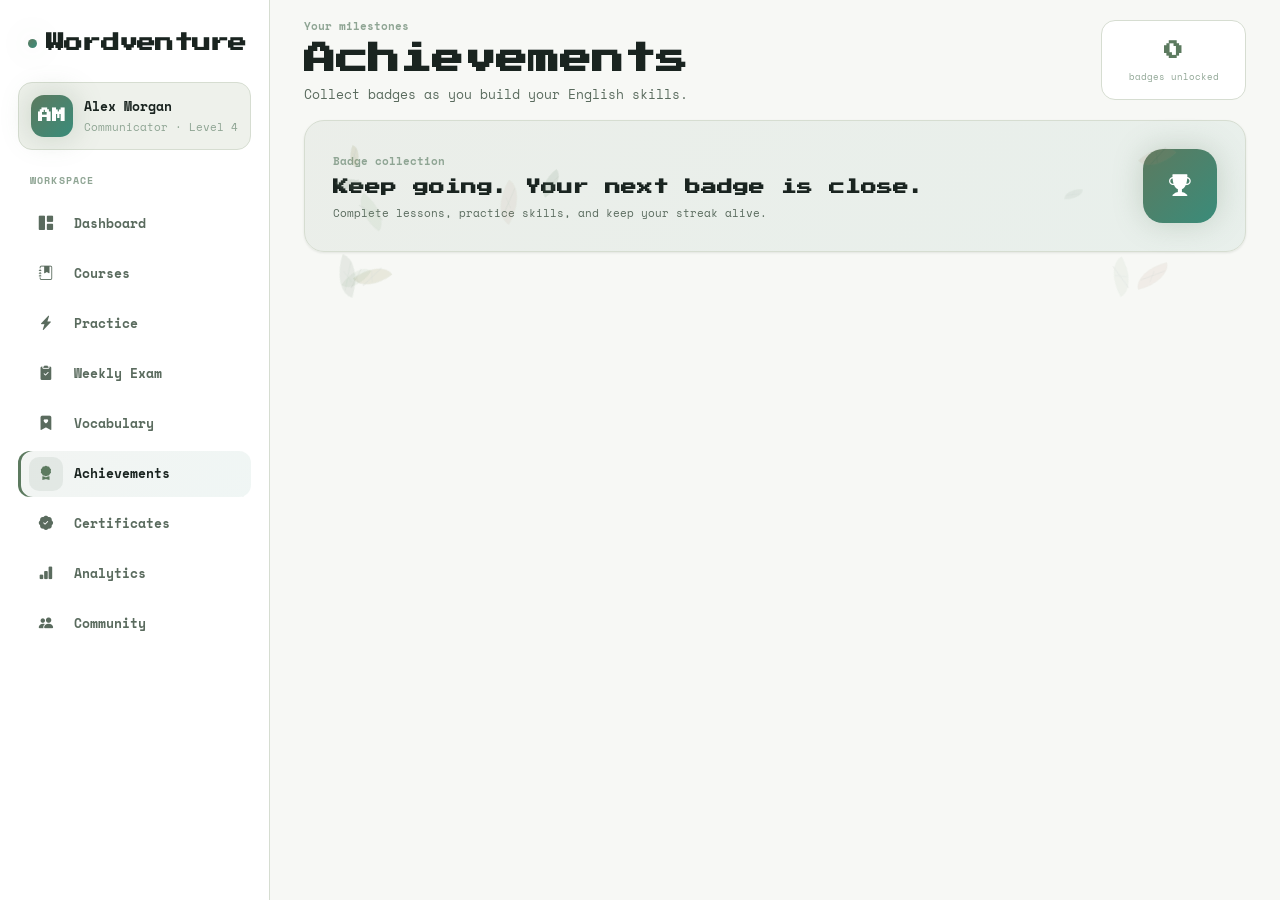
==== achievements.html @ e5c083ca "Update 28 Aug 2026" ====
<!DOCTYPE html>
<html lang="en">
<head>
<meta charset="UTF-8"><meta name="viewport" content="width=device-width, initial-scale=1.0">
<title>Achievements | Wordventure</title>
<link rel="preconnect" href="https://fonts.googleapis.com"><link rel="preconnect" href="https://fonts.gstatic.com" crossorigin>
<link href="https://fonts.googleapis.com/css2?family=Press+Start+2P&family=Space+Mono:ital,wght@0,400;0,700;1,400&display=swap" rel="stylesheet">
<link href="https://cdn.jsdelivr.net/npm/bootstrap@5.3.3/dist/css/bootstrap.min.css" rel="stylesheet"><link href="https://cdn.jsdelivr.net/npm/bootstrap-icons@1.11.3/font/bootstrap-icons.css" rel="stylesheet">
<link rel="stylesheet" href="css/global.css">
    <link rel="stylesheet" href="css/icons.css">
<link rel="stylesheet" href="css/learning.css"><link rel="stylesheet" href="css/achievements.css">
<link rel="stylesheet" href="css/feature-pages.css"><link rel="stylesheet" href="css/chatbot.css">
</head>
<body class="learning-page page-transition">
<div class="learning-shell">
<aside class="learning-sidebar">
<div class="sidebar-top"><a class="navbar-brand learning-brand" href="index.html"><span class="brand-dot"></span><span>Wordventure</span></a></div>
<div class="sidebar-user"><div class="avatar avatar-gradient">AM</div><div class="sidebar-user-copy"><strong>Alex Morgan</strong><span>Communicator · Level 4</span></div></div>
<nav class="learning-nav">
<div class="nav-label">Workspace</div>
<a href="learning.html" class="learning-nav-link"><span class="nav-icon"><i class="bi bi-grid-1x2-fill"></i></span><span>Dashboard</span></a>
<a href="courses.html" class="learning-nav-link"><span class="nav-icon"><i class="bi bi-journal-bookmark-fill"></i></span><span>Courses</span></a>
<a href="practice.html" class="learning-nav-link"><span class="nav-icon"><i class="bi bi-lightning-charge-fill"></i></span><span>Practice</span></a>
<a href="weekly-exam.html" class="learning-nav-link"><span class="nav-icon"><i class="bi bi-clipboard2-check-fill"></i></span><span>Weekly Exam</span></a>
<a href="vocabulary.html" class="learning-nav-link"><span class="nav-icon"><i class="bi bi-bookmark-heart-fill"></i></span><span>Vocabulary</span></a>
<a href="achievements.html" class="learning-nav-link active"><span class="nav-icon"><i class="bi bi-award-fill"></i></span><span>Achievements</span></a>
<a href="certificate.html" class="learning-nav-link"><span class="nav-icon"><i class="bi bi-patch-check-fill"></i></span><span>Certificates</span></a>
<a href="analytics.html" class="learning-nav-link"><span class="nav-icon"><i class="bi bi-bar-chart-fill"></i></span><span>Analytics</span></a>
<a href="community.html" class="learning-nav-link"><span class="nav-icon"><i class="bi bi-people-fill"></i></span><span>Community</span></a>
</nav>
</aside>
<main class="feature-main">
<header class="feature-topbar"><div><span class="eyebrow">Your milestones</span><h1>Achievements</h1><p>Collect badges as you build your English skills.</p></div><div class="feature-stat"><strong id="badgeCount">0</strong><span>badges unlocked</span></div></header>
<section class="achievement-hero"><div><span class="eyebrow">Badge collection</span><h2>Keep going. Your next badge is close.</h2><p id="achievementSummary">Complete lessons, practice skills, and keep your streak alive.</p></div><div class="hero-trophy"><i class="bi bi-trophy-fill"></i></div></section>
<section class="badge-grid" id="badgeGrid"></section>
</main></div>
<script src="js/main.js"></script><script src="js/achievements.js"></script><script src="js/chatbot.js"></script>
</body></html>
---- css/global.css ----
/* ============================================================
 Wordventure — global.css
 Base variables, resets, typography, utilities, dark mode
 ============================================================ */
/* ── Google Fonts are loaded in HTML ── */
/* ── CSS Custom Properties ── */
:root {
    /* ── Brand Colors ── */
    --primary: #5C7A5F;
    /* sage green core */
    --primary-light: #8FAF8A;
    /* sage mist */
    --primary-dark: #3D5440;
    /* deep forest */
    --secondary: #B5856A;
    /* dusty terracotta — earthy warm contrast */
    --accent: #D4A853;
    /* harvest gold */
    --accent-warm: #C4756A;
    /* clay rose */
    /* ── Semantic Colors ── */
    --success: var(--primary-light);
    --info: var(--secondary);
    --warning: var(--accent);
    --danger: var(--accent-warm);
    /* Semantic surface aliases used by interactive pages */
    --surface: var(--bg-card);
    --surface-muted: var(--bg-subtle);
    --border-color: var(--bg-border);
    --success-light: color-mix(in srgb, var(--success) 14%, var(--bg-card));
    --danger-light: color-mix(in srgb, var(--danger) 12%, var(--bg-card));
    --orange: var(--accent);
    --green: var(--primary-light);
    --blue: var(--secondary);
    --purple: var(--primary);
    /* ── Backgrounds ── */
    --bg: #F7F8F5;
    /* off-white with green undertone */
    --bg-card: #FFFFFF;
    --bg-subtle: #EEF1EB;
    /* sage wash */
    --bg-border: #D6DDD1;
    /* soft moss border */
    /* ── Text ── */
    --text-primary: #1A2420;
    /* deep forest ink */
    --text-secondary: #5A6B5E;
    /* muted sage */
    --text-muted: #8FA594;
    /* light sage grey */
    --text-inverse: #FFFFFF;
    /* ── Dark Mode Base ── */
    --dark-bg: #0A0F0B;
    /* near-black with green tint */
    --dark-card: #111C13;
    /* deep forest card */
    --dark-card-2: #1A2B1C;
    /* slightly lighter */
    --dark-border: #1E2E20;
    /* ── Gradients ── */
    --grad-primary: linear-gradient(135deg, #5C7A5F 0%, #3A8C7A 100%);
    /* sage → forest teal */
    --grad-hero: linear-gradient(135deg, #3D5440 0%, #5C7A5F 45%, #3A8C7A 100%);
    /* deep forest → sage → teal */
    --grad-accent: linear-gradient(135deg, #D4A853 0%, #B5856A 100%);
    /* gold → terracotta */
    --grad-card: linear-gradient(135deg, rgba(92, 122, 95, 0.08) 0%, rgba(58, 140, 122, 0.08) 100%);
    /* ── Shadows ── */
    --shadow-sm: 0 1px 3px rgba(30, 50, 35, 0.06), 0 1px 2px rgba(30, 50, 35, 0.04);
    --shadow-md: 0 4px 16px rgba(30, 50, 35, 0.08), 0 2px 6px rgba(30, 50, 35, 0.04);
    --shadow-lg: 0 10px 40px rgba(30, 50, 35, 0.12), 0 4px 12px rgba(30, 50, 35, 0.06);
    --shadow-glow: 0 0 30px rgba(92, 122, 95, 0.28);
    /* sage glow */
    --shadow-glow-c: 0 0 30px rgba(58, 140, 122, 0.22);
    /* teal glow */
    /* ── Typography ── */
    --font-heading: "Press Start 2P";
    --font-body: "Space Mono", monospace;
    /* ── Spacing ── */
    --radius-sm: 8px;
    --radius-md: 14px;
    --radius-lg: 20px;
    --radius-xl: 28px;
    --radius-pill: 999px;
    /* ── Transitions ── */
    --ease-smooth: cubic-bezier(0.4, 0, 0.2, 1);
    --ease-bounce: cubic-bezier(0.34, 1.56, 0.64, 1);
    --t-fast: 150ms var(--ease-smooth);
    --t-base: 250ms var(--ease-smooth);
    --t-slow: 400ms var(--ease-smooth);
    /* ── Z-index Scale ── */
    --z-base: 1;
    --z-card: 10;
    --z-sticky: 100;
    --z-modal: 1000;
    --z-toast: 2000;
}
/* ── Dark Mode Variables ── */
[data-theme="dark"] {
    --bg: #0A0F0B;
    --bg-card: #111C13;
    --bg-subtle: #1A2B1C;
    --bg-border: #1E2E20;
    --text-primary: #E8EDE9;
    /* warm off-white with green tint */
    --text-secondary: #8FA594;
    --text-muted: #4E6352;
    --surface: var(--bg-card);
    --surface-muted: var(--bg-subtle);
    --border-color: var(--bg-border);
    --success-light: color-mix(in srgb, var(--success) 18%, var(--bg-card));
    --danger-light: color-mix(in srgb, var(--danger) 16%, var(--bg-card));
    --shadow-sm: 0 1px 3px rgba(0, 0, 0, 0.3);
    --shadow-md: 0 4px 16px rgba(0, 0, 0, 0.4);
    --shadow-lg: 0 10px 40px rgba(0, 0, 0, 0.5);
    --shadow-glow: 0 0 40px rgba(92, 122, 95, 0.38);
}
/* ── Base Reset ── */
*, *::before, *::after {
    box-sizing: border-box;
    margin: 0;
    padding: 0;
}
html {
    scroll-behavior: smooth;
    font-size: 17.7112px;
    -webkit-text-size-adjust: 100%;
}
body {
    font-family: var(--font-body);
    background-color: var(--bg);
    color: var(--text-primary);
    line-height: 1.6;
    transition: background-color var(--t-slow), color var(--t-base);
    overflow-x: hidden;
    min-height: 100vh;
}
/* ── Typography ── */
h1, h2, h3, h4, h5, h6, em {
    font-family: var(--font-heading);
    font-weight: 700;
    line-height: 1.2;
    color: var(--text-primary);
}
h1 {
    font-size: clamp(1.7711rem, 4.16vw, 2.8798rem);
}
h2 {
    font-size: clamp(1.5007rem, 3.328vw, 2.2173rem);
}
h3 {
    font-size: clamp(1.164rem, 2.6vw, 1.663rem);
}
h4 {
    font-size: clamp(0.9978rem, 2.08vw, 1.2195rem);
}
p {
    color: var(--text-secondary);
    line-height: 1.7;
}
a {
    color: var(--primary);
    text-decoration: none;
    transition: color var(--t-fast);
}
a:hover {
    color: var(--primary-light);
}
img {
    max-width: 100%;
    height: auto;
    display: block;
}
/* ── Bootstrap Overrides ── */
.btn {
    font-family: var(--font-body);
    font-weight: 600;
    border-radius: var(--radius-pill);
    transition: all var(--t-base);
    border: none;
    cursor: pointer;
    letter-spacing: 0.01em;
}
.btn-primary {
    background: var(--grad-primary);
    color: #fff;
    box-shadow: 0 4px 15px color-mix(in srgb, var(--primary) 35%, transparent);
}
.btn-primary:hover, .btn-primary:focus {
    background: var(--grad-primary);
    transform: translateY(-2px);
    box-shadow: 0 8px 25px color-mix(in srgb, var(--primary) 45%, transparent);
    color: #fff;
}
.btn-primary:active {
    transform: translateY(0);
}
.btn-outline-primary {
    border: 2px solid var(--primary);
    color: var(--primary);
    background: transparent;
}
.btn-outline-primary:hover {
    background: var(--primary);
    color: #fff;
    transform: translateY(-2px);
}
.btn-secondary-custom {
    background: color-mix(in srgb, var(--secondary) 10%, transparent);
    color: var(--secondary);
    border: 1.5px solid color-mix(in srgb, var(--secondary) 30%, transparent);
}
.btn-secondary-custom:hover {
    background: var(--secondary);
    color: var(--dark-bg);
    transform: translateY(-2px);
}
.btn-lg {
    padding: 0.85rem 2rem;
    font-size: 1.1086rem;
}
.btn-sm {
    padding: 0.45rem 1.1rem;
    font-size: 0.9424rem;
}
/* ── Card Base ── */
.ls-card {
    background: var(--bg-card);
    border-radius: var(--radius-lg);
    border: 1px solid var(--bg-border);
    box-shadow: var(--shadow-sm);
    transition: box-shadow var(--t-base), transform var(--t-base), border-color var(--t-base);
    overflow: hidden;
}
.ls-card:hover {
    box-shadow: var(--shadow-md);
    transform: translateY(-3px);
    border-color: color-mix(in srgb, var(--primary) 20%, transparent);
}
/* ── Glass Effect ── */
.ls-glass {
    background: rgba(255, 255, 255, 0.08);
    backdrop-filter: blur(16px);
    -webkit-backdrop-filter: blur(16px);
    border: 1px solid rgba(255, 255, 255, 0.12);
}
[data-theme="dark"] .ls-glass {
    background: rgba(255, 255, 255, 0.04);
    border-color: rgba(255, 255, 255, 0.08);
}
/* ── Gradient Text ── */
.text-gradient {
    background: var(--grad-primary);
    -webkit-background-clip: text;
    -webkit-text-fill-color: transparent;
    background-clip: text;
}
.text-gradient-accent {
    background: var(--grad-accent);
    -webkit-background-clip: text;
    -webkit-text-fill-color: transparent;
    background-clip: text;
}
/* ── Badge ── */
.ls-badge {
    display: inline-flex;
    align-items: center;
    gap: 0.35rem;
    padding: 0.3rem 0.75rem;
    border-radius: var(--radius-pill);
    font-size: 0.8653rem;
    font-weight: 600;
    letter-spacing: 0.02em;
}
.ls-badge-primary {
    background: color-mix(in srgb, var(--primary) 12%, transparent);
    color: var(--primary);
    border: 1px solid color-mix(in srgb, var(--primary) 20%, transparent);
}
.ls-badge-secondary {
    background: color-mix(in srgb, var(--secondary) 12%, transparent);
    color: var(--secondary);
    border: 1px solid color-mix(in srgb, var(--secondary) 20%, transparent);
}
.ls-badge-accent {
    background: color-mix(in srgb, var(--primary-light) 12%, transparent);
    color: var(--primary-light);
    border: 1px solid color-mix(in srgb, var(--primary-light) 25%, transparent);
}
[data-theme="dark"] .ls-badge-accent {
    color: var(--accent);
}
/* ── Section Spacing ── */
.ls-section {
    padding: clamp(4rem, 8vw, 6rem) 0;
}
/* ── Divider ── */
.ls-divider {
    height: 1px;
    background: linear-gradient(90deg, transparent, var(--bg-border) 30%, var(--bg-border) 70%, transparent);
    border: none;
    margin: 0;
}
/* ── Glow Orbs (decorative) ── */
.ls-orb {
    position: absolute;
    border-radius: 50%;
    filter: blur(80px);
    pointer-events: none;
    z-index: 0;
}
.ls-orb-primary {
    background: color-mix(in srgb, var(--primary) 18%, transparent);
}
.ls-orb-secondary {
    background: color-mix(in srgb, var(--secondary) 14%, transparent);
}
.ls-orb-accent {
    background: color-mix(in srgb, var(--primary-light) 10%, transparent);
}
/* ── Scroll Reveal ── */
.reveal {
    opacity: 0;
    transform: translateY(24px);
    transition: opacity 0.6s var(--ease-smooth), transform 0.6s var(--ease-smooth);
}
.reveal.revealed {
    opacity: 1;
    transform: translateY(0);
}
.reveal-delay-1 {
    transition-delay: 0.1s;
}
.reveal-delay-2 {
    transition-delay: 0.2s;
}
.reveal-delay-3 {
    transition-delay: 0.3s;
}
.reveal-delay-4 {
    transition-delay: 0.4s;
}
/* ── Page Transition ── */
.page-transition {
    animation: pageFadeIn 0.4s var(--ease-smooth);
}
@keyframes pageFadeIn {
    from {
        opacity: 0;
        transform: translateY(8px);
    }
    to {
        opacity: 1;
        transform: translateY(0);
    }
}
/* ── Navbar ── */
#mainNav {
    background: rgba(248, 250, 252, 0.85);
    backdrop-filter: blur(20px);
    -webkit-backdrop-filter: blur(20px);
    border-bottom: 1px solid transparent;
    transition: all var(--t-base);
    padding: 1rem 0;
    z-index: var(--z-sticky);
}
[data-theme="dark"] #mainNav {
    background: rgba(8, 11, 20, 0.85);
}
#mainNav.scrolled {
    padding: 0.6rem 0;
    border-bottom-color: var(--bg-border);
    box-shadow: var(--shadow-sm);
}
.navbar-brand {
    font-family: var(--font-heading);
    font-weight: 700;
    font-size: 1.1086rem;
    color: var(--text-primary) !important;
    letter-spacing: -0.02em;
    display: flex;
    align-items: center;
    gap: 0.4rem;
}
.brand-dot {
    width: 8px;
    height: 8px;
    border-radius: 50%;
    background: var(--grad-primary);
    display: inline-block;
    flex-shrink: 0;
}
.navbar-nav .nav-link {
    font-size: 0.9978rem;
    font-weight: 500;
    color: var(--text-secondary) !important;
    padding: 0.4rem 0.75rem !important;
    border-radius: var(--radius-sm);
    transition: all var(--t-fast);
    position: relative;
}
.navbar-nav .nav-link:hover, .navbar-nav .nav-link.active {
    color: var(--text-primary) !important;
    background: var(--bg-subtle);
}
[data-theme="dark"] .navbar-nav .nav-link:hover, [data-theme="dark"] .navbar-nav .nav-link.active {
    background: var(--bg-subtle);
}
.navbar-nav .nav-link.active::after {
    content: '';
    position: absolute;
    bottom: 2px;
    left: 50%;
    transform: translateX(-50%);
    width: 16px;
    height: 2px;
    background: var(--primary);
    border-radius: 2px;
}
/* Theme toggle button */
.btn-theme {
    width: 38px;
    height: 38px;
    border-radius: 50%;
    display: flex;
    align-items: center;
    justify-content: center;
    background: var(--bg-subtle);
    border: 1px solid var(--bg-border);
    color: var(--text-secondary);
    cursor: pointer;
    transition: all var(--t-fast);
    flex-shrink: 0;
}
.btn-theme:hover {
    background: var(--primary);
    color: #fff;
    border-color: var(--primary);
    transform: rotate(20deg) scale(1.05);
}
/* Hamburger */
.navbar-toggler {
    border: none;
    background: var(--bg-subtle);
    border-radius: var(--radius-sm);
    padding: 0.45rem 0.6rem;
    color: var(--text-primary);
    transition: all var(--t-fast);
}
.navbar-toggler:focus {
    box-shadow: none;
}
.navbar-toggler:hover {
    background: var(--bg-border);
}
/* Offcanvas */
.offcanvas {
    background: var(--bg-card);
    border-right: 1px solid var(--bg-border);
    max-width: 300px;
}
.offcanvas-header {
    border-bottom: 1px solid var(--bg-border);
    padding: 1.2rem 1.5rem;
}
.offcanvas-body .nav-link {
    font-size: 1.1086rem;
    font-weight: 500;
    color: var(--text-primary);
    padding: 0.75rem 0;
    border-bottom: 1px solid var(--bg-border);
    border-radius: 0;
}
.offcanvas-body .nav-link:last-child {
    border-bottom: none;
}
.offcanvas-body .nav-link:hover {
    color: var(--primary);
}
/* ── Toast ── */
.ls-toast-container {
    position: fixed;
    bottom: 1.5rem;
    right: 1.5rem;
    z-index: var(--z-toast);
    display: flex;
    flex-direction: column;
    gap: 0.75rem;
    pointer-events: none;
}
.ls-toast {
    display: flex;
    align-items: center;
    gap: 0.75rem;
    padding: 0.85rem 1.2rem;
    background: var(--bg-card);
    border: 1px solid var(--bg-border);
    border-radius: var(--radius-md);
    box-shadow: var(--shadow-lg);
    min-width: 280px;
    max-width: 360px;
    pointer-events: all;
    animation: toastSlideIn 0.35s var(--ease-bounce);
}
.ls-toast.hiding {
    animation: toastSlideOut 0.3s var(--ease-smooth) forwards;
}
.ls-toast-icon {
    width: 36px;
    height: 36px;
    border-radius: var(--radius-sm);
    display: flex;
    align-items: center;
    justify-content: center;
    font-size: 1.1086rem;
    flex-shrink: 0;
}
.ls-toast-success .ls-toast-icon {
    background: color-mix(in srgb, var(--primary-light) 15%, transparent);
    color: var(--primary-light);
}
.ls-toast-info .ls-toast-icon {
    background: color-mix(in srgb, var(--primary) 12%, transparent);
    color: var(--primary);
}
.ls-toast-warning .ls-toast-icon {
    background: color-mix(in srgb, var(--accent) 12%, transparent);
    color: var(--accent-warm);
}
.ls-toast-content {
    flex: 1;
}
.ls-toast-title {
    font-family: var(--font-heading);
    font-size: 0.9762rem;
    font-weight: 600;
    color: var(--text-primary);
}
.ls-toast-msg {
    font-size: 0.8869rem;
    color: var(--text-secondary);
    margin-top: 2px;
}
.ls-toast-close {
    background: none;
    border: none;
    color: var(--text-muted);
    cursor: pointer;
    padding: 0.2rem;
    border-radius: 4px;
    line-height: 1;
    transition: color var(--t-fast);
}
.ls-toast-close:hover {
    color: var(--text-primary);
}
@keyframes toastSlideIn {
    from {
        transform: translateX(100%) scale(0.95);
        opacity: 0;
    }
    to {
        transform: translateX(0) scale(1);
        opacity: 1;
    }
}
@keyframes toastSlideOut {
    from {
        transform: translateX(0) scale(1);
        opacity: 1;
    }
    to {
        transform: translateX(100%) scale(0.95);
        opacity: 0;
    }
}
/* ── Progress Bar Override ── */
.progress {
    background: var(--bg-subtle);
    border-radius: var(--radius-pill);
    height: 8px;
}
.progress-bar {
    border-radius: var(--radius-pill);
    background: var(--grad-primary);
}
/* ── Pill tab / chip ── */
.ls-chip {
    display: inline-flex;
    align-items: center;
    gap: 0.3rem;
    padding: 0.3rem 0.8rem;
    border-radius: var(--radius-pill);
    font-size: 0.8869rem;
    font-weight: 500;
    background: var(--bg-subtle);
    color: var(--text-secondary);
    border: 1px solid var(--bg-border);
    transition: all var(--t-fast);
    cursor: pointer;
    white-space: nowrap;
}
.ls-chip:hover, .ls-chip.active {
    background: color-mix(in srgb, var(--primary) 10%, transparent);
    color: var(--primary);
    border-color: color-mix(in srgb, var(--primary) 25%, transparent);
}
/* ── XP Bar ── */
.xp-bar-wrap {
    background: var(--bg-subtle);
    border-radius: var(--radius-pill);
    overflow: hidden;
}
.xp-bar {
    height: 6px;
    border-radius: var(--radius-pill);
    background: var(--grad-primary);
    transition: width 1s var(--ease-smooth);
}
/* ── Utility Classes ── */
.gap-xs {
    gap: 0.35rem;
}
.gap-sm {
    gap: 0.5rem;
}
.gap-md {
    gap: 1rem;
}
.text-primary-color {
    color: var(--primary) !important;
}
.text-secondary-color {
    color: var(--secondary) !important;
}
.text-accent-color {
    color: var(--accent) !important;
}
.text-muted-color {
    color: var(--text-muted) !important;
}
.bg-card {
    background: var(--bg-card) !important;
}
.bg-subtle {
    background: var(--bg-subtle) !important;
}
.border-subtle {
    border-color: var(--bg-border) !important;
}
.rounded-ls {
    border-radius: var(--radius-lg) !important;
}
.rounded-ls-xl {
    border-radius: var(--radius-xl) !important;
}
.overflow-hidden {
    overflow: hidden;
}
/* ── Footer ── */
.ls-footer {
    background: var(--dark-bg);
    color: rgba(255, 255, 255, 0.5);
    padding: 3.5rem 0 1.5rem;
    position: relative;
    overflow: hidden;
}
[data-theme="light"] .ls-footer {
    background: var(--dark-bg);
}
.ls-footer h5, .ls-footer h6 {
    color: #fff;
}
.ls-footer a {
    color: rgba(255, 255, 255, 0.5);
    font-size: 0.9762rem;
    display: block;
    margin-bottom: 0.6rem;
    transition: color var(--t-fast);
}
.ls-footer a:hover {
    color: var(--secondary);
}
.ls-footer .footer-brand {
    font-family: var(--font-heading);
    font-size: 1.4466rem;
    font-weight: 700;
    color: #fff;
}
.ls-footer .footer-divider {
    border-top: 1px solid rgba(255, 255, 255, 0.08);
    margin: 2rem 0 1.5rem;
}
.footer-social a {
    display: inline-flex;
    align-items: center;
    justify-content: center;
    width: 36px;
    height: 36px;
    border-radius: 50%;
    background: rgba(255, 255, 255, 0.08);
    color: rgba(255, 255, 255, 0.6);
    margin-right: 0.5rem;
    font-size: 1.0533rem;
    transition: all var(--t-fast);
    margin-bottom: 0;
}
.footer-social a:hover {
    background: var(--primary);
    color: #fff;
    transform: translateY(-2px);
}
/* ── Responsive ── */
@media (max-width: 576px) {
    .ls-toast-container {
        bottom: 1rem;
        right: 1rem;
        left: 1rem;
    }
    .ls-toast {
        min-width: unset;
        max-width: 100%;
    }
}
.learning-sidebar {
    width: 270px;
    min-width: 270px;
    min-height: 100vh;
    padding: 28px 18px 20px;
    background: var(--bg-card);
    border-right: 1px solid var(--bg-border);
    display: flex;
    flex-direction: column;
    position: sticky;
    top: 0;
    z-index: 1100;
}
.sidebar-top {
    display: flex;
    align-items: center;
    justify-content: space-between;
    padding: 0 10px 24px;
}
.learning-brand {
    display: inline-flex;
    align-items: center;
    gap: 9px;
    color: var(--text-primary);
    font-family: var(--font-heading);
    font-size: 1.379rem;
    font-weight: 800;
    text-decoration: none;
    letter-spacing: -0.04em;
}
.learning-brand:hover {
    color: var(--text-primary);
}
.learning-brand .brand-dot {
    width: 9px;
    height: 9px;
    flex-shrink: 0;
    border-radius: 50%;
    background: var(--grad-primary);
    box-shadow: var(--shadow-glow);
}
.sidebar-user {
    display: flex;
    align-items: center;
    gap: 11px;
    padding: 12px;
    margin-bottom: 22px;
    background: var(--bg-subtle);
    border: 1px solid var(--bg-border);
    border-radius: var(--radius-md);
}
.sidebar-user-copy {
    min-width: 0;
    display: flex;
    flex-direction: column;
}
.sidebar-user-copy strong {
    color: var(--text-primary);
    font-size: 0.9762rem;
    font-weight: 700;
    white-space: nowrap;
    overflow: hidden;
    text-overflow: ellipsis;
}
.sidebar-user-copy span {
    margin-top: 2px;
    color: var(--text-muted);
    font-size: 0.7977rem;
}
.learning-nav {
    display: flex;
    flex-direction: column;
    gap: 4px;
}
.nav-label {
    padding: 0 12px 8px;
    color: var(--text-muted);
    font-size: 1rem;
    font-weight: 700;
    text-transform: uppercase;
    letter-spacing: .11em;
}
.learning-nav-link {
    width: 100%;
    min-height: 46px;
    display: flex;
    align-items: center;
    gap: 11px;
    padding: 0 11px;
    border: 0;
    border-radius: 12px;
    background: transparent;
    color: var(--text-secondary);
    font-family: var(--font-body);
    font-size: 1rem;
    font-weight: 600;
    text-decoration: none;
    text-align: left;
    cursor: pointer;
    transition: all var(--t-fast);
}
.learning-nav-link:hover {
    color: var(--text-primary);
    background: var(--bg-subtle);
    transform: translateX(2px);
}
.learning-nav-link.active {
    color: var(--text-primary);
    background: var(--grad-card);
    box-shadow: inset 3px 0 0 var(--primary);
}
.nav-icon {
    width: 28px;
    display: grid;
    place-items: center;
    color: var(--text-muted);
    font-size: 1.0533rem;
}
.learning-nav-link.active .nav-icon {
    color: var(--primary);
}
.learning-nav-link.nav-button {
    appearance: none;
}
.learning-sidebar-bottom {
    margin-top: auto;
    padding-top: 22px;
}
.sidebar-close {
    width: 36px;
    height: 36px;
    display: grid;
    place-items: center;
    border: 0;
    border-radius: var(--radius-sm);
    background: transparent;
    color: var(--text-secondary);
    cursor: pointer;
}
.sidebar-close:hover {
    background: var(--bg-subtle);
    color: var(--text-primary);
}
.sidebar-backdrop {
    display: none;
    position: fixed;
    inset: 0;
    background: rgba(0, 0, 0, .28);
    backdrop-filter: blur(2px);
    z-index: 1050;
}
.sidebar-backdrop.show {
    display: block;
}
@media (max-width: 991.98px) {
    .learning-sidebar {
        position: fixed;
        left: 0;
        top: 0;
        bottom: 0;
        transform: translateX(-100%);
        box-shadow: 12px 0 40px rgba(0, 0, 0, .12);
        transition: transform .25s ease;
    }
    .learning-sidebar.open {
        transform: translateX(0);
    }
    .learning-shell {
        width: 100%;
    }
}
@media (min-width: 992px) {
    .sidebar-close {
        display: none;
    }
}
/* ─────────────────────────────────────────────
 TYPOGRAPHY SYSTEM
 Matched to index.html / landing.css
 ───────────────────────────────────────────── */
html {
    font-size: 13.624px;
}
body {
    font-family: var(--font-body);
    font-size: 0.9694rem;
    line-height: 1.6;
}
h1, h2, h3, h4 {
    font-family: var(--font-heading);
}
h1 {
    font-size: clamp(1.5548rem, 3.12vw, 2.2714rem);
    line-height: 1.15;
}
h2 {
    font-size: clamp(1.2195rem, 2.288vw, 1.6089rem);
    line-height: 1.2;
}
h3 {
    font-size: clamp(0.9978rem, 1.872vw, 1.164rem);
    line-height: 1.3;
}
h4 {
    font-size: 0.9978rem;
    line-height: 1.35;
}
button, input, select, textarea {
    font-family: var(--font-body);
}
p {
    font-size: 0.9316rem;
    line-height: 1.65;
}
/* Final typography tuning */
body {
    font-size: 1.014rem;
}
h1 {
    font-size: clamp(1.755rem, 3.2vw, 2.275rem);
}
h2 {
    font-size: clamp(1.3rem, 2.4vw, 1.664rem);
}
h3 {
    font-size: clamp(1.066rem, 2vw, 1.3rem);
}
h4 {
    font-size: 0.988rem;
}
.navbar-brand {
    font-size: 1.066rem;
}
.navbar-nav .nav-link {
    font-size: 0.936rem;
}
.offcanvas-body .nav-link {
    font-size: 1.014rem;
}
button, input, select, textarea {
    font-size: 0.936rem;
}


/* ─────────────────────────────────────────────
   BOTANICAL LEAF DECORATIONS
   Per-section, viewport-positioned decorations.
   Never changes document layout.
   ───────────────────────────────────────────── */
.leaf-decoration-layer { position: fixed; inset: 0; width: 100%; height: 100%; pointer-events: none; overflow: hidden; z-index: 20; }
.leaf-decoration-layer .leaf {
    --leaf-size: 30px; --leaf-rotation: 0deg; --leaf-opacity: .16; --leaf-drift-x: 0px; --leaf-drift-y: -8px; --leaf-sway: 8deg; --leaf-scale: 1;
    position: fixed; left: 0; top: 0; display: block; width: var(--leaf-size); height: calc(var(--leaf-size) * .58);
    border-radius: 100% 0 100% 0; background: color-mix(in srgb, var(--primary) 72%, transparent); opacity: var(--leaf-opacity);
    z-index: var(--leaf-z, 20); transform: translate3d(var(--leaf-x,0px),var(--leaf-y,0px),0) rotate(var(--leaf-rotation)) scale(var(--leaf-scale));
    transform-origin: 50% 50%; box-shadow: inset 0 0 0 1px color-mix(in srgb, var(--primary-light) 35%, transparent); will-change: transform;
}
.leaf-decoration-layer .leaf::before { content:""; position:absolute; left:12%; top:48%; width:76%; height:1px; background:color-mix(in srgb,var(--primary-dark) 55%,transparent); transform:rotate(-7deg); }
.leaf-decoration-layer .leaf::after { content:""; position:absolute; left:47%; top:21%; width:1px; height:58%; background:color-mix(in srgb,var(--primary-dark) 38%,transparent); transform:rotate(35deg); }
.leaf-decoration-layer .leaf:nth-child(3n){background:color-mix(in srgb,var(--secondary) 68%,transparent)}
.leaf-decoration-layer .leaf:nth-child(4n){background:color-mix(in srgb,var(--primary-light) 78%,transparent)}
.leaf-decoration-layer .leaf:nth-child(5n){background:color-mix(in srgb,var(--accent) 48%,var(--primary) 52%)}
.leaf-decoration-layer .leaf:nth-child(2n){border-radius:0 100% 0 100%}
.leaf-decoration-layer .leaf.is-floating{animation:leafDrift var(--leaf-duration,9s) ease-in-out infinite;animation-delay:var(--leaf-delay,0s)}
@keyframes leafDrift{0%,100%{transform:translate3d(var(--leaf-x,0px),var(--leaf-y,0px),0) rotate(var(--leaf-rotation)) scale(var(--leaf-scale))}35%{transform:translate3d(calc(var(--leaf-x,0px) + var(--leaf-drift-x)*-.45),calc(var(--leaf-y,0px) + var(--leaf-drift-y)),0) rotate(calc(var(--leaf-rotation) + var(--leaf-sway))) scale(var(--leaf-scale))}70%{transform:translate3d(calc(var(--leaf-x,0px) + var(--leaf-drift-x)),calc(var(--leaf-y,0px) + var(--leaf-drift-y)*-.35),0) rotate(calc(var(--leaf-rotation) - var(--leaf-sway))) scale(var(--leaf-scale))}}
[data-theme="dark"] .leaf-decoration-layer .leaf{--leaf-opacity:.13;box-shadow:inset 0 0 0 1px color-mix(in srgb,var(--primary-light) 22%,transparent)}
@media(max-width:767.98px){.leaf-decoration-layer .leaf{--leaf-size:25px}}
@media(prefers-reduced-motion:reduce){.leaf-decoration-layer .leaf.is-floating{animation:none}}
---- css/icons.css ----
/* ============================================================
 Wordventure Icon System
 Clean + Minimal + Fun
 ============================================================ */
:root {
    --wv-icon-bg: color-mix(in srgb, var(--primary) 10%, transparent);
    --wv-icon-bg-hover: color-mix(in srgb, var(--primary) 16%, transparent);
}
/* Global icon baseline */
i[class^="bi-"], i[class*=" bi-"] {
    font-size: 1em;
    line-height: 1;
    vertical-align: -0.08em;
    -webkit-font-smoothing: antialiased;
    text-rendering: geometricPrecision;
}
/* Sidebar icons */
.learning-nav-link .nav-icon {
    width: 34px;
    height: 34px;
    flex: 0 0 34px;
    display: grid;
    place-items: center;
    color: var(--text-secondary);
    background: transparent;
    border-radius: 10px;
    transition: color var(--t-fast), background var(--t-fast), transform var(--t-fast);
}
.learning-nav-link:hover .nav-icon {
    color: var(--primary);
    background: var(--wv-icon-bg);
    transform: translateY(-1px);
}
.learning-nav-link.active .nav-icon {
    color: var(--primary);
    background: var(--wv-icon-bg);
}
/* Icon containers */
.icon-soft, .course-icon, .feature-icon, .practice-icon, .stat-icon {
    display: grid;
    place-items: center;
    color: var(--primary);
    background: var(--wv-icon-bg);
    border-radius: 12px;
}
.icon-soft {
    width: 42px;
    height: 42px;
}
.course-icon, .feature-icon, .practice-icon {
    width: 44px;
    height: 44px;
}
/* Achievement icons */
.badge-icon {
    width: 52px;
    height: 52px;
    display: grid;
    place-items: center;
    color: var(--primary);
    background: var(--wv-icon-bg);
    border-radius: 14px;
    font-size: 1.15rem;
}
.badge-card.unlocked .badge-icon {
    color: var(--text-inverse);
    background: var(--grad-primary);
}
/* Hero icons */
.hero-icon, .hero-trophy {
    display: grid;
    place-items: center;
    color: var(--primary);
    background: var(--wv-icon-bg);
    border-radius: 16px;
}
/* Buttons */
button i[class^="bi-"], button i[class*=" bi-"], a i[class^="bi-"], a i[class*=" bi-"] {
    transition: transform var(--t-fast);
}
button:hover i.bi-arrow-right, a:hover i.bi-arrow-right, button:hover i.bi-chevron-right, a:hover i.bi-chevron-right {
    transform: translateX(2px);
}
/* Utility icon buttons */
.icon-btn, .wv-chatbot-icon-btn {
    display: grid;
    place-items: center;
    border-radius: 10px;
    transition: color var(--t-fast), background var(--t-fast), transform var(--t-fast);
}
.icon-btn:hover, .wv-chatbot-icon-btn:hover {
    background: var(--wv-icon-bg);
    transform: translateY(-1px);
}
/* Small status icons */
.text-success i, .text-warning i, .text-danger i, .text-muted i {
    font-size: 0.9em;
}
/* Small playful interaction */
i.bi-trophy-fill:hover, i.bi-award-fill:hover, i.bi-stars:hover, i.bi-lightning-charge-fill:hover {
    animation: wvIconBounce 0.35s ease;
}
@keyframes wvIconBounce {
    0%, 100% {
        transform: translateY(0) rotate(0);
    }
    50% {
        transform: translateY(-2px) rotate(-4deg);
    }
}
@media (max-width: 640px) {
    .learning-nav-link .nav-icon {
        width: 32px;
        height: 32px;
        flex-basis: 32px;
    }
}
---- css/learning.css ----
/* ============================================================
 Wordventure LEARNING DASHBOARD
 ============================================================ */
.learning-page {
    min-height: 100vh;
    overflow-x: hidden;
}
.learning-shell {
    min-height: 100vh;
    display: flex;
    background: var(--bg);
}
.sidebar-top {
    display: flex;
    align-items: center;
    justify-content: space-between;
    padding: 0 10px 24px;
}
.learning-brand {
    font-size: 1.379rem;
}
.sidebar-close, .mobile-menu-btn, .topbar-icon, .panel-icon-btn {
    border: 0;
    background: transparent;
    color: var(--text-secondary);
}
.sidebar-close {
    font-size: 1.2195rem;
}
.sidebar-user {
    display: flex;
    align-items: center;
    gap: 11px;
    padding: 12px;
    margin-bottom: 22px;
    background: var(--bg-subtle);
    border: 1px solid var(--bg-border);
    border-radius: var(--radius-md);
}
.avatar {
    width: 42px;
    height: 42px;
    border-radius: 13px;
    display: grid;
    place-items: center;
    flex-shrink: 0;
    font-family: var(--font-heading);
    font-weight: 800;
    color: white;
}
.avatar-gradient {
    background: var(--grad-primary);
    box-shadow: var(--shadow-glow);
}
.sidebar-user-copy {
    min-width: 0;
    display: flex;
    flex-direction: column;
}
.sidebar-user-copy strong {
    font-size: 0.9762rem;
    white-space: nowrap;
    overflow: hidden;
    text-overflow: ellipsis;
}
.sidebar-user-copy span {
    font-size: 0.7977rem;
    color: var(--text-muted);
    margin-top: 2px;
}
.learning-nav {
    display: flex;
    flex-direction: column;
    gap: 4px;
}
.nav-label {
    font-size: 0.7652rem;
    text-transform: uppercase;
    letter-spacing: .11em;
    font-weight: 700;
    color: var(--text-muted);
    padding: 0 12px 8px;
}
.nav-label-spaced {
    margin-top: 22px;
}
.learning-nav-link {
    min-height: 46px;
    display: flex;
    align-items: center;
    gap: 11px;
    padding: 0 11px;
    border-radius: 12px;
    color: var(--text-secondary);
    text-decoration: none;
    font-size: 0.9316rem;
    font-weight: 600;
    transition: all var(--t-fast);
}
.learning-nav-link:hover {
    color: var(--text-primary);
    background: var(--bg-subtle);
    transform: translateX(2px);
}
.learning-nav-link.active {
    color: var(--text-primary);
    background: var(--grad-card);
    box-shadow: inset 3px 0 0 var(--primary);
}
.nav-icon {
    width: 28px;
    display: grid;
    place-items: center;
    font-size: 1.0533rem;
    color: var(--text-muted);
}
.learning-nav-link.active .nav-icon {
    color: var(--primary);
}
.nav-badge {
    margin-left: auto;
    min-width: 21px;
    height: 21px;
    padding: 0 5px;
    border-radius: 999px;
    display: grid;
    place-items: center;
    background: var(--primary);
    color: var(--text-inverse);
    font-size: 0.7098rem;
}
.sidebar-bottom {
    margin-top: auto;
    padding-top: 22px;
}
.sidebar-theme-row {
    display: flex;
    justify-content: space-between;
    color: var(--text-secondary);
    font-size: 0.7977rem;
    margin-bottom: 8px;
}
.sidebar-theme-row i {
    color: var(--accent-warm);
    margin-right: 4px;
}
.sidebar-theme-row strong {
    color: var(--text-primary);
}
.daily-progress-track, .lesson-progress, .skill-track {
    width: 100%;
    height: 7px;
    border-radius: 999px;
    background: var(--bg-border);
    overflow: hidden;
}
.daily-progress-track span, .lesson-progress span, .skill-track span {
    display: block;
    height: 100%;
    border-radius: inherit;
    background: var(--grad-primary);
}
.sidebar-logout {
    width: 100%;
    margin-top: 18px;
    min-height: 42px;
    border: 1px solid var(--bg-border);
    background: transparent;
    border-radius: 11px;
    color: var(--text-secondary);
    font-size: 0.8869rem;
    font-weight: 600;
    display: flex;
    align-items: center;
    justify-content: center;
    gap: 8px;
    transition: all var(--t-fast);
}
.sidebar-logout:hover {
    color: var(--text-primary);
    border-color: var(--primary);
}
.sidebar-backdrop {
    display: none;
}
.learning-main {
    min-width: 0;
    flex: 1;
    padding: 0 30px 34px;
}
.learning-topbar {
    min-height: 96px;
    display: flex;
    align-items: center;
    justify-content: space-between;
    gap: 20px;
}
.topbar-left {
    display: flex;
    align-items: center;
    gap: 10px;
}
.topbar-left h1 {
    margin: 1px 0 0;
    font-size: clamp(1.6089rem, 2.08vw, 2.1091rem);
    letter-spacing: -.04em;
}
.eyebrow {
    font-size: 0.7977rem;
    color: var(--text-muted);
    font-weight: 600;
}
.mobile-menu-btn {
    font-size: 1.5007rem;
    margin-right: 2px;
}
.topbar-actions {
    display: flex;
    align-items: center;
    gap: 9px;
}
.topbar-icon {
    width: 40px;
    height: 40px;
    border-radius: 12px;
    border: 1px solid var(--bg-border);
    background: var(--bg-card);
    position: relative;
    display: grid;
    place-items: center;
    transition: all var(--t-fast);
}
.topbar-icon:hover {
    color: var(--primary);
    border-color: var(--primary);
    transform: translateY(-1px);
}
.topbar-avatar {
    width: 40px;
    height: 40px;
    border-radius: 12px;
    font-size: 0.8207rem;
}
.notification-dot {
    position: absolute;
    right: 8px;
    top: 7px;
    width: 6px;
    height: 6px;
    border-radius: 50%;
    background: var(--accent-warm);
    border: 2px solid var(--bg-card);
}
.learning-content {
    max-width: 1450px;
    margin: 0 auto;
}
.welcome-card {
    min-height: 310px;
    border-radius: var(--radius-xl);
    padding: 36px 40px;
    position: relative;
    overflow: hidden;
    color: var(--text-inverse);
    background: var(--grad-hero);
    box-shadow: var(--shadow-glow);
    display: flex;
    align-items: center;
    justify-content: space-between;
    gap: 30px;
}
.welcome-copy {
    position: relative;
    z-index: 2;
    max-width: 670px;
}
.welcome-badge {
    display: inline-flex;
    align-items: center;
    gap: 6px;
    padding: 7px 10px;
    border-radius: 999px;
    background: rgba(255, 255, 255, .15);
    border: 1px solid rgba(255, 255, 255, .2);
    backdrop-filter: blur(12px);
    font-size: 0.7977rem;
    font-weight: 700;
}
.welcome-copy h2 {
    color: var(--text-inverse);
    font-size: clamp(2.2173rem, 4.16vw, 3.5422rem);
    line-height: 1.02;
    letter-spacing: -.055em;
    margin: 18px 0 12px;
}
.welcome-copy p {
    max-width: 570px;
    color: rgba(255, 255, 255, .78);
    font-size: 1.0085rem;
    line-height: 1.7;
    margin-bottom: 22px;
}
.welcome-actions {
    display: flex;
    align-items: center;
    flex-wrap: wrap;
    gap: 18px;
}
.welcome-actions .btn-primary {
    background: var(--text-inverse);
    color: var(--primary-dark);
    border: 0;
    box-shadow: 0 10px 28px rgba(0, 0, 0, .14);
}
.welcome-actions .btn-primary:hover {
    background: var(--text-inverse);
    color: var(--primary-dark);
    transform: translateY(-2px);
}
.welcome-secondary {
    color: rgba(255, 255, 255, .9);
    font-weight: 600;
    font-size: 0.8869rem;
    text-decoration: none;
}
.welcome-secondary:hover {
    color: var(--text-inverse);
}
.welcome-visual {
    position: relative;
    width: 290px;
    height: 230px;
    flex: 0 0 290px;
}
.orb {
    position: absolute;
    border-radius: 50%;
    filter: blur(2px);
}
.orb-one {
    width: 210px;
    height: 210px;
    top: -20px;
    right: -5px;
    background: rgba(255, 255, 255, .1);
    border: 1px solid rgba(255, 255, 255, .2);
}
.orb-two {
    width: 90px;
    height: 90px;
    bottom: 4px;
    left: 15px;
    background: color-mix(in srgb, var(--primary-light) 25%, transparent);
}
.floating-card {
    position: absolute;
    z-index: 2;
    border: 1px solid rgba(255, 255, 255, .24);
    background: rgba(255, 255, 255, .14);
    backdrop-filter: blur(16px);
    box-shadow: 0 14px 30px rgba(0, 0, 0, .12);
    border-radius: 18px;
    padding: 14px;
    color: var(--text-inverse);
}
.floating-card span, .floating-card small {
    display: block;
    color: rgba(255, 255, 255, .7);
    font-size: 0.7314rem;
}
.floating-card strong {
    display: block;
    color: var(--text-inverse);
    font-family: var(--font-heading);
    font-size: 1.8252rem;
    margin: 2px 0;
}
.floating-card i {
    color: var(--accent);
}
.floating-xp {
    width: 145px;
    right: 12px;
    top: 25px;
}
.floating-level {
    width: 128px;
    left: 16px;
    bottom: 26px;
    transform: rotate(-5deg);
}
.stats-grid {
    display: grid;
    grid-template-columns: repeat(4, minmax(0, 1fr));
    gap: 14px;
    margin-top: 16px;
    margin-bottom: 22px;
}
.stat-card {
    min-height: 108px;
    display: flex;
    align-items: center;
    gap: 13px;
    padding: 18px;
    background: var(--bg-card);
    border: 1px solid var(--bg-border);
    border-radius: var(--radius-lg);
    box-shadow: var(--shadow-sm);
}
.stat-icon {
    width: 42px;
    height: 42px;
    flex: 0 0 42px;
    border-radius: 13px;
    display: grid;
    place-items: center;
    font-size: 1.064rem;
}
.icon-purple {
    background: color-mix(in srgb, var(--primary) 12%, transparent);
    color: var(--primary);
}
.icon-cyan {
    background: color-mix(in srgb, var(--secondary) 12%, transparent);
    color: var(--secondary);
}
.icon-lime {
    background: color-mix(in srgb, var(--primary-light) 15%, transparent);
    color: var(--primary-light);
}
.icon-orange {
    background: color-mix(in srgb, var(--accent) 13%, transparent);
    color: var(--secondary);
}
.stat-card span {
    display: block;
    color: var(--text-secondary);
    font-size: 0.7544rem;
}
.stat-card strong {
    display: block;
    font-family: var(--font-heading);
    font-size: 1.3087rem;
    line-height: 1.25;
    margin: 2px 0;
}
.stat-card small {
    color: var(--text-muted);
    font-size: 0.7206rem;
}
.stat-card small i {
    color: var(--success);
}
.dashboard-grid {
    display: grid;
    grid-template-columns: minmax(0, 1.55fr) minmax(320px, .95fr);
    gap: 16px;
    margin-top: 16px;
}
.panel {
    min-width: 0;
    background: var(--bg-card);
    border: 1px solid var(--bg-border);
    border-radius: var(--radius-lg);
    padding: 22px;
    box-shadow: var(--shadow-sm);
}
.panel-header {
    display: flex;
    align-items: flex-start;
    justify-content: space-between;
    gap: 14px;
    margin-bottom: 18px;
}
.section-kicker {
    display: block;
    text-transform: uppercase;
    letter-spacing: .11em;
    font-weight: 700;
    color: var(--text-muted);
    font-size: 0.6868rem;
    margin-bottom: 5px;
}
.panel h3 {
    font-size: 1.2749rem;
    margin: 0;
    letter-spacing: -.03em;
}
.panel-link {
    border: 0;
    background: transparent;
    color: var(--primary);
    font-size: 0.7977rem;
    font-weight: 700;
    padding: 2px 0;
}
.panel-link:hover {
    color: var(--primary-dark);
}
.panel-icon-btn {
    padding: 2px 5px;
    font-size: 0.9978rem;
}
.lesson-card {
    border: 1px solid var(--bg-border);
    background: var(--bg-subtle);
    border-radius: 18px;
    padding: 12px;
    display: grid;
    grid-template-columns: 42% minmax(0, 1fr);
    gap: 19px;
}
.lesson-thumbnail {
    min-height: 255px;
    border-radius: 13px;
    position: relative;
    overflow: hidden;
    background: var(--grad-primary);
    display: flex;
    align-items: center;
    justify-content: center;
}
.lesson-thumbnail::before {
    content: '';
    position: absolute;
    width: 190px;
    height: 190px;
    border-radius: 50%;
    background: rgba(255, 255, 255, .09);
    top: -65px;
    right: -45px;
}
.lesson-thumbnail::after {
    content: '';
    position: absolute;
    width: 130px;
    height: 130px;
    border-radius: 35px;
    background: rgba(255, 255, 255, .08);
    bottom: -52px;
    left: -20px;
    transform: rotate(26deg);
}
.lesson-thumbnail-label {
    position: absolute;
    left: 14px;
    top: 13px;
    z-index: 2;
    padding: 6px 8px;
    border-radius: 999px;
    background: rgba(255, 255, 255, .15);
    border: 1px solid rgba(255, 255, 255, .2);
    color: var(--text-inverse);
    font-size: 0.676rem;
    font-weight: 700;
}
.lesson-speech {
    width: 105px;
    height: 105px;
    border-radius: 34px;
    background: var(--text-inverse);
    color: var(--primary);
    display: grid;
    place-items: center;
    font-size: 2.4336rem;
    transform: rotate(-6deg);
    box-shadow: 0 22px 40px rgba(0, 0, 0, .16);
    position: relative;
    z-index: 2;
}
.lesson-plane {
    position: absolute;
    right: 24px;
    top: 82px;
    width: 48px;
    height: 48px;
    border-radius: 15px;
    background: rgba(255, 255, 255, .18);
    display: grid;
    place-items: center;
    color: var(--text-inverse);
    transform: rotate(10deg);
    z-index: 2;
}
.lesson-details {
    padding: 7px 8px 7px 0;
    display: flex;
    flex-direction: column;
    justify-content: center;
}
.lesson-meta {
    display: flex;
    justify-content: space-between;
    color: var(--text-muted);
    font-size: 0.7314rem;
    margin-bottom: 8px;
}
.lesson-meta span:first-child {
    color: var(--primary);
    font-weight: 700;
}
.lesson-details h4 {
    font-size: 1.5007rem;
    letter-spacing: -.04em;
    margin-bottom: 8px;
}
.lesson-details p {
    color: var(--text-secondary);
    font-size: 0.8423rem;
    line-height: 1.65;
    margin-bottom: 20px;
}
.lesson-footer {
    margin-top: auto;
    margin-bottom: 14px;
}
.lesson-progress-copy {
    display: flex;
    justify-content: space-between;
    font-size: 0.7314rem;
    color: var(--text-muted);
    margin-bottom: 7px;
}
.lesson-progress-copy strong {
    color: var(--text-primary);
}
.lesson-button {
    align-self: flex-start;
    padding: .72rem 1rem;
    font-size: 0.8207rem;
}
.skills-list {
    display: flex;
    flex-direction: column;
    gap: 16px;
}
.skill-top {
    display: flex;
    justify-content: space-between;
    gap: 12px;
    margin-bottom: 7px;
    font-size: 0.8099rem;
}
.skill-top span {
    color: var(--text-secondary);
}
.skill-top i {
    width: 18px;
    color: var(--primary);
    margin-right: 4px;
}
.skill-top strong {
    color: var(--text-primary);
}
.skill-track {
    height: 7px;
}
.skill-track.cyan span {
    background: linear-gradient(90deg, var(--secondary), var(--secondary));
}
.skill-track.lime span {
    background: linear-gradient(90deg, var(--primary-light), var(--primary-light));
}
.skill-track.warm span {
    background: linear-gradient(90deg, var(--accent), var(--accent));
}
.skill-tip {
    margin-top: 20px;
    padding: 12px;
    border-radius: 13px;
    background: var(--grad-card);
    color: var(--text-secondary);
    font-size: 0.7652rem;
    line-height: 1.55;
    display: flex;
    gap: 9px;
}
.skill-tip i {
    color: var(--accent-warm);
    flex: 0 0 auto;
}
.challenge-body {
    display: flex;
    align-items: center;
    gap: 14px;
    padding: 4px 0 18px;
}
.challenge-icon {
    width: 52px;
    height: 52px;
    flex: 0 0 52px;
    border-radius: 16px;
    background: color-mix(in srgb, var(--primary) 10%, transparent);
    color: var(--primary);
    display: grid;
    place-items: center;
    font-size: 1.2195rem;
}
.challenge-body h4 {
    font-size: 1.0871rem;
    margin-bottom: 4px;
}
.challenge-body p {
    color: var(--text-secondary);
    font-size: 0.7761rem;
    line-height: 1.55;
    margin: 0;
}
.xp-pill {
    white-space: nowrap;
    padding: 6px 9px;
    border-radius: 999px;
    background: color-mix(in srgb, var(--accent) 11%, transparent);
    color: var(--secondary);
    font-size: 0.7206rem;
    font-weight: 700;
}
.challenge-footer {
    padding-top: 15px;
    border-top: 1px solid var(--bg-border);
    display: flex;
    align-items: center;
    justify-content: space-between;
    gap: 12px;
    color: var(--text-muted);
    font-size: 0.7544rem;
}
.challenge-button {
    font-size: 0.7761rem;
    padding: .58rem .8rem;
}
.activity-list {
    display: flex;
    flex-direction: column;
}
.activity-item {
    display: grid;
    grid-template-columns: 36px minmax(0, 1fr) auto;
    align-items: center;
    gap: 10px;
    padding: 12px 0;
    border-bottom: 1px solid var(--bg-border);
}
.activity-item:last-child {
    border-bottom: 0;
    padding-bottom: 0;
}
.activity-icon {
    width: 34px;
    height: 34px;
    border-radius: 11px;
    display: grid;
    place-items: center;
    font-size: 0.8423rem;
}
.activity-icon.purple {
    color: var(--primary);
    background: color-mix(in srgb, var(--primary) 10%, transparent);
}
.activity-icon.cyan {
    color: var(--secondary);
    background: color-mix(in srgb, var(--secondary) 11%, transparent);
}
.activity-icon.lime {
    color: var(--primary-light);
    background: color-mix(in srgb, var(--primary-light) 14%, transparent);
}
.activity-item strong {
    display: block;
    font-size: 0.7761rem;
    line-height: 1.35;
}
.activity-item span {
    display: block;
    color: var(--text-muted);
    font-size: 0.6868rem;
    margin-top: 2px;
}
.activity-item .activity-time {
    color: var(--text-muted);
    font-size: 0.676rem;
}
.dashboard-toast {
    position: fixed;
    z-index: 300;
    right: 22px;
    bottom: 22px;
    max-width: min(390px, calc(100vw - 44px));
    display: flex;
    align-items: center;
    gap: 11px;
    padding: 13px 13px 13px 14px;
    border-radius: 15px;
    border: 1px solid var(--bg-border);
    background: var(--bg-card);
    box-shadow: var(--shadow-lg);
    transform: translateY(18px);
    opacity: 0;
    pointer-events: none;
    transition: all var(--t-base);
}
.dashboard-toast.show {
    transform: translateY(0);
    opacity: 1;
    pointer-events: auto;
}
.dashboard-toast-icon {
    width: 34px;
    height: 34px;
    border-radius: 11px;
    background: var(--grad-card);
    display: grid;
    place-items: center;
    color: var(--primary);
}
.dashboard-toast strong {
    display: block;
    font-size: 0.8315rem;
}
.dashboard-toast span {
    display: block;
    color: var(--text-secondary);
    font-size: 0.7206rem;
    margin-top: 2px;
}
.dashboard-toast button {
    margin-left: auto;
    border: 0;
    background: transparent;
    color: var(--text-muted);
}
[data-theme="dark"] .learning-sidebar {
    background: var(--dark-card);
}
[data-theme="dark"] .stat-card, [data-theme="dark"] .panel, [data-theme="dark"] .topbar-icon {
    background: var(--dark-card);
}
[data-theme="dark"] .lesson-card, [data-theme="dark"] .sidebar-user {
    background: var(--dark-card-2);
}
[data-theme="dark"] .welcome-card {
    box-shadow: var(--shadow-glow);
}
[data-theme="dark"] .notification-dot {
    border-color: var(--dark-card);
}
@media (max-width: 1199px) {
    .learning-sidebar {
        width: 245px;
        min-width: 245px;
    }
    .learning-main {
        padding-left: 22px;
        padding-right: 22px;
    }
    .welcome-card {
        padding: 30px;
    }
    .welcome-visual {
        width: 240px;
        flex-basis: 240px;
        transform: scale(.9);
        transform-origin: center right;
    }
}
@media (max-width: 991.98px) {
    .learning-sidebar {
        position: fixed;
        left: 0;
        top: 0;
        transform: translateX(-105%);
        transition: transform var(--t-base);
        box-shadow: var(--shadow-lg);
    }
    .learning-sidebar.open {
        transform: translateX(0);
    }
    .sidebar-backdrop {
        display: block;
        position: fixed;
        inset: 0;
        z-index: 140;
        background: rgba(8, 11, 20, .35);
        opacity: 0;
        visibility: hidden;
        transition: all var(--t-base);
    }
    .sidebar-backdrop.show {
        opacity: 1;
        visibility: visible;
    }
    .learning-main {
        width: 100%;
        padding-left: 18px;
        padding-right: 18px;
    }
    .welcome-visual {
        opacity: .85;
        width: 210px;
        flex-basis: 210px;
        transform: scale(.82);
    }
    .stats-grid {
        grid-template-columns: repeat(2, minmax(0, 1fr));
    }
    .dashboard-grid {
        grid-template-columns: 1fr;
    }
}
@media (max-width: 767.98px) {
    .learning-topbar {
        min-height: 82px;
    }
    .topbar-left h1 {
        font-size: 1.5007rem;
    }
    .welcome-card {
        min-height: auto;
        padding: 27px 24px;
    }
    .welcome-copy h2 {
        font-size: 2.2173rem;
    }
    .welcome-visual {
        display: none;
    }
    .stats-grid {
        gap: 10px;
    }
    .stat-card {
        min-height: 98px;
        padding: 14px;
    }
    .stat-card strong {
        font-size: 1.1086rem;
    }
    .lesson-card {
        grid-template-columns: 1fr;
    }
    .lesson-thumbnail {
        min-height: 190px;
    }
    .lesson-details {
        padding: 2px 5px 5px;
    }
    .panel {
        padding: 18px;
    }
}
@media (max-width: 480px) {
    .learning-main {
        padding-left: 12px;
        padding-right: 12px;
    }
    .topbar-actions .topbar-icon:first-child {
        display: none;
    }
    .stats-grid {
        grid-template-columns: 1fr;
    }
    .welcome-actions {
        align-items: flex-start;
        flex-direction: column;
        gap: 12px;
    }
    .welcome-actions .btn {
        width: 100%;
    }
    .challenge-footer {
        align-items: flex-start;
        flex-direction: column;
    }
    .challenge-button {
        width: 100%;
    }
    .activity-item {
        grid-template-columns: 34px minmax(0, 1fr);
    }
    .activity-item .activity-time {
        display: none;
    }
}
/* Typography alignment with landing */
.topbar-left h1 {
    font-size: clamp(1.5007rem, 2.6vw, 2.055rem);
    line-height: 1.15;
}
.welcome-copy h2 {
    font-size: clamp(1.8793rem, 4.16vw, 3.042rem);
    line-height: 1.1;
    letter-spacing: -0.035em;
}
.panel h3 {
    font-size: 1.164rem;
    line-height: 1.3;
}
.welcome-copy p {
    font-size: 0.9086rem;
    line-height: 1.65;
}
/* Final typography tuning */
.topbar-left h1 {
    font-size: clamp(1.56rem, 2.8vw, 2.015rem);
}
.welcome-copy h2 {
    font-size: clamp(1.95rem, 4vw, 2.665rem);
}
.welcome-copy p {
    font-size: 0.962rem;
}
.panel h3 {
    font-size: 1.196rem;
}
.lesson-details h4 {
    font-size: 1.3rem;
}
.lesson-details p {
    font-size: 0.884rem;
}
.challenge-body h4 {
    font-size: 1.066rem;
}
.challenge-body p {
    font-size: 0.845rem;
}
.activity-item strong {
    font-size: 0.858rem;
}
.activity-item span {
    font-size: 0.754rem;
}
/* Weekly Exam dashboard card */
.weekly-dashboard-card {
    display: grid;
    grid-template-columns: auto minmax(0, 1fr) auto;
    align-items: center;
    gap: 18px;
    margin-bottom: 22px;
    padding: 20px;
    border: 1px solid var(--bg-border);
    border-radius: var(--radius-lg);
    background: var(--grad-card);
    box-shadow: var(--shadow-sm);
}
.weekly-dashboard-icon {
    width: 52px;
    height: 52px;
    display: grid;
    place-items: center;
    border-radius: var(--radius-md);
    background: var(--grad-primary);
    color: var(--text-inverse);
    box-shadow: var(--shadow-glow);
}
.weekly-dashboard-icon i {
    font-size: 1.15rem;
}
.weekly-dashboard-copy h3 {
    margin: 5px 0 5px;
    color: var(--text-primary);
    font-family: var(--font-heading);
    font-size: 1rem;
}
.weekly-dashboard-copy p {
    margin: 0;
    color: var(--text-secondary);
    font-size: .74rem;
    line-height: 1.55;
}
.weekly-dashboard-meta {
    display: flex;
    flex-wrap: wrap;
    gap: 8px;
    margin-top: 10px;
}
.weekly-dashboard-meta span {
    color: var(--text-muted);
    font-size: .62rem;
    font-weight: 700;
}
.weekly-dashboard-meta i {
    color: var(--primary);
    margin-right: 4px;
}
.weekly-dashboard-action {
    display: flex;
    flex-direction: column;
    align-items: flex-end;
    gap: 9px;
}
.weekly-dashboard-action > span {
    color: var(--orange);
    font-size: .61rem;
    font-weight: 700;
    text-transform: uppercase;
    letter-spacing: .04em;
}
.weekly-dashboard-card.completed .weekly-dashboard-action > span {
    color: var(--accent);
}
.nav-required-dot {
    width: 7px;
    height: 7px;
    margin-left: auto;
    border-radius: 50%;
    background: var(--orange);
    box-shadow: 0 0 0 3px color-mix(in srgb, var(--accent) 10%, transparent);
}
@media (max-width:767.98px) {
    .weekly-dashboard-card {
        grid-template-columns: auto minmax(0, 1fr);
    }
    .weekly-dashboard-action {
        grid-column: 1 / -1;
        align-items: stretch;
    }
    .weekly-dashboard-action .btn {
        width: 100%;
    }
}
---- css/achievements.css ----
/* ============================================================
 Wordventure Feature Pages
 Shared layout and component styling
 ============================================================ */
.learning-page {
    min-height: 100vh;
    overflow-x: hidden;
}
.learning-shell {
    min-height: 100vh;
    display: flex;
    background: var(--bg);
}
.feature-main {
    min-width: 0;
    flex: 1;
    padding: 0 34px 50px;
}
.feature-topbar {
    min-height: 120px;
    display: flex;
    align-items: center;
    justify-content: space-between;
    gap: 24px;
}
.feature-topbar h1 {
    margin: 5px 0 8px;
    font-size: clamp(1.6rem, 2.6vw, 2.35rem);
}
.feature-topbar p {
    margin: 0;
    color: var(--text-secondary);
}
.feature-stat {
    min-width: 145px;
    padding: 15px 18px;
    display: grid;
    text-align: center;
    background: var(--bg-card);
    border: 1px solid var(--bg-border);
    border-radius: var(--radius-md);
}
.feature-stat strong {
    color: var(--primary);
    font-family: var(--font-heading);
    font-size: 1.4rem;
}
.feature-stat span {
    margin-top: 4px;
    color: var(--text-muted);
    font-size: 0.65rem;
}
.achievement-hero {
    margin-bottom: 24px;
    padding: 28px;
    display: flex;
    align-items: center;
    justify-content: space-between;
    gap: 20px;
    background: var(--grad-card);
    border: 1px solid var(--bg-border);
    border-radius: var(--radius-lg);
    box-shadow: var(--shadow-sm);
}
.achievement-hero h2 {
    margin: 7px 0;
    font-size: 1.15rem;
}
.achievement-hero p {
    margin: 0;
    color: var(--text-secondary);
    font-size: 0.82rem;
}
.hero-trophy {
    width: 74px;
    height: 74px;
    flex: 0 0 auto;
    display: grid;
    place-items: center;
    background: var(--grad-primary);
    color: var(--text-inverse);
    border-radius: 20px;
    box-shadow: var(--shadow-glow);
    font-size: 1.6rem;
}
/* ============================================================
 Achievements
 ============================================================ */
.badge-grid {
    display: grid;
    grid-template-columns: repeat(3, minmax(0, 1fr));
    gap: 15px;
}
.badge-card {
    min-width: 0;
    padding: 20px;
    display: flex;
    align-items: flex-start;
    gap: 15px;
    background: var(--bg-card);
    border: 1px solid var(--bg-border);
    border-radius: var(--radius-md);
    transition: transform var(--t-fast), border-color var(--t-fast), box-shadow var(--t-fast);
}
.badge-card:hover {
    transform: translateY(-2px);
    box-shadow: var(--shadow-md);
}
.badge-card.locked {
    opacity: 0.52;
}
.badge-icon {
    width: 54px;
    height: 54px;
    flex: 0 0 auto;
    display: grid;
    place-items: center;
    background: var(--bg-subtle);
    color: var(--text-muted);
    border-radius: 16px;
    font-size: 1.3rem;
}
.badge-card.unlocked .badge-icon {
    background: var(--grad-primary);
    color: var(--text-inverse);
    box-shadow: var(--shadow-glow);
}
.badge-copy {
    min-width: 0;
}
.badge-copy h3 {
    margin: 0 0 5px;
    font-size: 0.85rem;
}
.badge-copy p {
    margin: 0 0 9px;
    color: var(--text-secondary);
    font-size: 0.7rem;
    line-height: 1.5;
}
.badge-status {
    color: var(--text-muted);
    font-size: 0.6rem;
    font-weight: 700;
}
.badge-card.unlocked .badge-status {
    color: var(--accent);
}
/* ============================================================
 Vocabulary Notebook
 ============================================================ */
.vocab-toolbar {
    display: flex;
    gap: 10px;
    margin-bottom: 16px;
}
.vocab-toolbar input {
    flex: 1;
    min-width: 0;
    padding: 12px 14px;
    background: var(--bg-card);
    color: var(--text-primary);
    border: 1px solid var(--bg-border);
    border-radius: var(--radius-md);
    outline: none;
}
.vocab-toolbar input:focus {
    border-color: var(--primary);
    box-shadow: 0 0 0 3px color-mix(in srgb, var(--primary) 10%, transparent);
}
.vocab-toolbar button {
    padding: 0 15px;
    background: var(--bg-card);
    color: var(--text-secondary);
    border: 1px solid var(--bg-border);
    border-radius: var(--radius-md);
    font-weight: 700;
    font-size: 0.7rem;
}
.vocab-toolbar button:hover {
    color: var(--primary);
    border-color: var(--primary);
}
.notebook-grid {
    display: grid;
    grid-template-columns: repeat(3, minmax(0, 1fr));
    gap: 14px;
}
.notebook-card {
    min-width: 0;
    padding: 18px;
    background: var(--bg-card);
    border: 1px solid var(--bg-border);
    border-radius: var(--radius-md);
}
.notebook-word {
    margin-bottom: 5px;
    font-family: var(--font-heading);
    font-size: 1rem;
}
.notebook-meaning {
    color: var(--text-secondary);
    font-size: 0.74rem;
    line-height: 1.5;
}
.notebook-meta {
    margin-top: 13px;
    display: flex;
    justify-content: space-between;
    gap: 8px;
    color: var(--text-muted);
    font-size: 0.58rem;
}
.remove-word {
    border: 0;
    background: transparent;
    color: var(--text-muted);
    cursor: pointer;
}
.remove-word:hover {
    color: var(--primary);
}
.empty-notebook {
    grid-column: 1 / -1;
    padding: 45px;
    text-align: center;
    color: var(--text-muted);
    border: 1px dashed var(--bg-border);
    border-radius: var(--radius-lg);
}
/* ============================================================
 Learning Analytics
 ============================================================ */
.analytics-grid {
    display: grid;
    grid-template-columns: repeat(2, minmax(0, 1fr));
    gap: 15px;
}
.analytics-card {
    min-width: 0;
    padding: 20px;
    background: var(--bg-card);
    border: 1px solid var(--bg-border);
    border-radius: var(--radius-md);
}
.analytics-card.wide {
    grid-column: span 2;
}
.card-heading {
    display: flex;
    align-items: flex-start;
    justify-content: space-between;
    gap: 20px;
}
.card-heading h2 {
    margin: 6px 0 0;
    font-size: 0.95rem;
}
.card-heading > strong {
    color: var(--primary);
    font-family: var(--font-heading);
    font-size: 1.2rem;
}
.big-progress {
    height: 12px;
    margin: 18px 0 10px;
    overflow: hidden;
    background: var(--bg-border);
    border-radius: 99px;
}
.big-progress span {
    display: block;
    width: 0;
    height: 100%;
    background: var(--grad-primary);
    border-radius: inherit;
    transition: width 0.6s ease;
}
.analytics-foot {
    display: flex;
    justify-content: space-between;
    gap: 12px;
    color: var(--text-muted);
    font-size: 0.65rem;
}
.metric {
    display: block;
    margin: 13px 0 4px;
    color: var(--primary);
    font-family: var(--font-heading);
    font-size: 1.65rem;
}
.metric-label {
    color: var(--text-secondary);
    font-size: 0.68rem;
}
.skill-list {
    display: grid;
    gap: 13px;
    margin-top: 18px;
}
.skill-row {
    display: grid;
    grid-template-columns: 90px minmax(0, 1fr) 42px;
    align-items: center;
    gap: 12px;
}
.skill-row span {
    color: var(--text-secondary);
    font-size: 0.68rem;
}
.skill-row strong {
    text-align: right;
    font-size: 0.65rem;
}
.skill-track {
    height: 8px;
    overflow: hidden;
    background: var(--bg-border);
    border-radius: 99px;
}
.skill-track span {
    display: block;
    height: 100%;
    background: var(--grad-primary);
    border-radius: inherit;
}
.week-bars {
    height: 160px;
    margin-top: 20px;
    display: grid;
    grid-template-columns: repeat(7, minmax(0, 1fr));
    align-items: end;
    gap: 12px;
}
.day-bar {
    height: 100%;
    display: flex;
    flex-direction: column;
    align-items: center;
    justify-content: end;
    gap: 7px;
}
.day-bar span {
    width: 100%;
    max-width: 34px;
    min-height: 8px;
    height: var(--h);
    background: var(--grad-primary);
    border-radius: 7px 7px 3px 3px;
}
.day-bar small {
    color: var(--text-muted);
    font-size: 0.55rem;
}
/* ============================================================
 Responsive
 ============================================================ */
@media (max-width: 991.98px) {
    .feature-main {
        width: 100%;
    }
}
@media (max-width: 900px) {
    .badge-grid, .notebook-grid {
        grid-template-columns: repeat(2, minmax(0, 1fr));
    }
}
@media (max-width: 700px) {
    .analytics-grid {
        grid-template-columns: 1fr;
    }
    .analytics-card.wide {
        grid-column: auto;
    }
    .skill-row {
        grid-template-columns: 75px minmax(0, 1fr) 38px;
    }
}
@media (max-width: 640px) {
    .feature-main {
        padding: 0 16px 30px;
    }
    .feature-topbar {
        align-items: flex-start;
        padding-top: 20px;
    }
    .feature-stat {
        display: none;
    }
    .achievement-hero {
        padding: 20px;
    }
    .hero-trophy {
        width: 58px;
        height: 58px;
    }
    .badge-grid, .notebook-grid {
        grid-template-columns: 1fr;
    }
    .vocab-toolbar {
        flex-direction: column;
    }
    .vocab-toolbar button {
        height: 40px;
    }
}
/* Achievement page uses the shared feature layout above. */
---- css/feature-pages.css ----
/* ============================================================
 Wordventure Feature Pages
 Shared layout and component styling
 ============================================================ */
.learning-page {
    min-height: 100vh;
    overflow-x: hidden;
}
.learning-shell {
    min-height: 100vh;
    display: flex;
    background: var(--bg);
}
.feature-main {
    min-width: 0;
    flex: 1;
    padding: 0 34px 50px;
}
.feature-topbar {
    min-height: 120px;
    display: flex;
    align-items: center;
    justify-content: space-between;
    gap: 24px;
}
.feature-topbar h1 {
    margin: 5px 0 8px;
    font-size: clamp(1.6rem, 2.6vw, 2.35rem);
}
.feature-topbar p {
    margin: 0;
    color: var(--text-secondary);
}
.feature-stat {
    min-width: 145px;
    padding: 15px 18px;
    display: grid;
    text-align: center;
    background: var(--bg-card);
    border: 1px solid var(--bg-border);
    border-radius: var(--radius-md);
}
.feature-stat strong {
    color: var(--primary);
    font-family: var(--font-heading);
    font-size: 1.4rem;
}
.feature-stat span {
    margin-top: 4px;
    color: var(--text-muted);
    font-size: 0.65rem;
}
.achievement-hero {
    margin-bottom: 24px;
    padding: 28px;
    display: flex;
    align-items: center;
    justify-content: space-between;
    gap: 20px;
    background: var(--grad-card);
    border: 1px solid var(--bg-border);
    border-radius: var(--radius-lg);
    box-shadow: var(--shadow-sm);
}
.achievement-hero h2 {
    margin: 7px 0;
    font-size: 1.15rem;
}
.achievement-hero p {
    margin: 0;
    color: var(--text-secondary);
    font-size: 0.82rem;
}
.hero-trophy {
    width: 74px;
    height: 74px;
    flex: 0 0 auto;
    display: grid;
    place-items: center;
    background: var(--grad-primary);
    color: var(--text-inverse);
    border-radius: 20px;
    box-shadow: var(--shadow-glow);
    font-size: 1.6rem;
}
/* ============================================================
 Achievements
 ============================================================ */
.badge-grid {
    display: grid;
    grid-template-columns: repeat(3, minmax(0, 1fr));
    gap: 15px;
}
.badge-card {
    min-width: 0;
    padding: 20px;
    display: flex;
    align-items: flex-start;
    gap: 15px;
    background: var(--bg-card);
    border: 1px solid var(--bg-border);
    border-radius: var(--radius-md);
    transition: transform var(--t-fast), border-color var(--t-fast), box-shadow var(--t-fast);
}
.badge-card:hover {
    transform: translateY(-2px);
    box-shadow: var(--shadow-md);
}
.badge-card.locked {
    opacity: 0.52;
}
.badge-icon {
    width: 54px;
    height: 54px;
    flex: 0 0 auto;
    display: grid;
    place-items: center;
    background: var(--bg-subtle);
    color: var(--text-muted);
    border-radius: 16px;
    font-size: 1.3rem;
}
.badge-card.unlocked .badge-icon {
    background: var(--grad-primary);
    color: var(--text-inverse);
    box-shadow: var(--shadow-glow);
}
.badge-copy {
    min-width: 0;
}
.badge-copy h3 {
    margin: 0 0 5px;
    font-size: 0.85rem;
}
.badge-copy p {
    margin: 0 0 9px;
    color: var(--text-secondary);
    font-size: 0.7rem;
    line-height: 1.5;
}
.badge-status {
    color: var(--text-muted);
    font-size: 0.6rem;
    font-weight: 700;
}
.badge-card.unlocked .badge-status {
    color: var(--accent);
}
/* ============================================================
 Vocabulary Notebook
 ============================================================ */
.vocab-toolbar {
    display: flex;
    gap: 10px;
    margin-bottom: 16px;
}
.vocab-toolbar input {
    flex: 1;
    min-width: 0;
    padding: 12px 14px;
    background: var(--bg-card);
    color: var(--text-primary);
    border: 1px solid var(--bg-border);
    border-radius: var(--radius-md);
    outline: none;
}
.vocab-toolbar input:focus {
    border-color: var(--primary);
    box-shadow: 0 0 0 3px color-mix(in srgb, var(--primary) 10%, transparent);
}
.vocab-toolbar button {
    padding: 0 15px;
    background: var(--bg-card);
    color: var(--text-secondary);
    border: 1px solid var(--bg-border);
    border-radius: var(--radius-md);
    font-weight: 700;
    font-size: 0.7rem;
}
.vocab-toolbar button:hover {
    color: var(--primary);
    border-color: var(--primary);
}
.notebook-grid {
    display: grid;
    grid-template-columns: repeat(3, minmax(0, 1fr));
    gap: 14px;
}
.notebook-card {
    min-width: 0;
    padding: 18px;
    background: var(--bg-card);
    border: 1px solid var(--bg-border);
    border-radius: var(--radius-md);
}
.notebook-word {
    margin-bottom: 5px;
    font-family: var(--font-heading);
    font-size: 1rem;
}
.notebook-meaning {
    color: var(--text-secondary);
    font-size: 0.74rem;
    line-height: 1.5;
}
.notebook-meta {
    margin-top: 13px;
    display: flex;
    justify-content: space-between;
    gap: 8px;
    color: var(--text-muted);
    font-size: 0.58rem;
}
.remove-word {
    border: 0;
    background: transparent;
    color: var(--text-muted);
    cursor: pointer;
}
.remove-word:hover {
    color: var(--primary);
}
.empty-notebook {
    grid-column: 1 / -1;
    padding: 45px;
    text-align: center;
    color: var(--text-muted);
    border: 1px dashed var(--bg-border);
    border-radius: var(--radius-lg);
}
/* ============================================================
 Learning Analytics
 ============================================================ */
.analytics-grid {
    display: grid;
    grid-template-columns: repeat(2, minmax(0, 1fr));
    gap: 15px;
}
.analytics-card {
    min-width: 0;
    padding: 20px;
    background: var(--bg-card);
    border: 1px solid var(--bg-border);
    border-radius: var(--radius-md);
}
.analytics-card.wide {
    grid-column: span 2;
}
.card-heading {
    display: flex;
    align-items: flex-start;
    justify-content: space-between;
    gap: 20px;
}
.card-heading h2 {
    margin: 6px 0 0;
    font-size: 0.95rem;
}
.card-heading > strong {
    color: var(--primary);
    font-family: var(--font-heading);
    font-size: 1.2rem;
}
.big-progress {
    height: 12px;
    margin: 18px 0 10px;
    overflow: hidden;
    background: var(--bg-border);
    border-radius: 99px;
}
.big-progress span {
    display: block;
    width: 0;
    height: 100%;
    background: var(--grad-primary);
    border-radius: inherit;
    transition: width 0.6s ease;
}
.analytics-foot {
    display: flex;
    justify-content: space-between;
    gap: 12px;
    color: var(--text-muted);
    font-size: 0.65rem;
}
.metric {
    display: block;
    margin: 13px 0 4px;
    color: var(--primary);
    font-family: var(--font-heading);
    font-size: 1.65rem;
}
.metric-label {
    color: var(--text-secondary);
    font-size: 0.68rem;
}
.skill-list {
    display: grid;
    gap: 13px;
    margin-top: 18px;
}
.skill-row {
    display: grid;
    grid-template-columns: 90px minmax(0, 1fr) 42px;
    align-items: center;
    gap: 12px;
}
.skill-row span {
    color: var(--text-secondary);
    font-size: 0.68rem;
}
.skill-row strong {
    text-align: right;
    font-size: 0.65rem;
}
.skill-track {
    height: 8px;
    overflow: hidden;
    background: var(--bg-border);
    border-radius: 99px;
}
.skill-track span {
    display: block;
    height: 100%;
    background: var(--grad-primary);
    border-radius: inherit;
}
.week-bars {
    height: 160px;
    margin-top: 20px;
    display: grid;
    grid-template-columns: repeat(7, minmax(0, 1fr));
    align-items: end;
    gap: 12px;
}
.day-bar {
    height: 100%;
    display: flex;
    flex-direction: column;
    align-items: center;
    justify-content: end;
    gap: 7px;
}
.day-bar span {
    width: 100%;
    max-width: 34px;
    min-height: 8px;
    height: var(--h);
    background: var(--grad-primary);
    border-radius: 7px 7px 3px 3px;
}
.day-bar small {
    color: var(--text-muted);
    font-size: 0.55rem;
}
/* ============================================================
 Responsive
 ============================================================ */
@media (max-width: 991.98px) {
    .feature-main {
        width: 100%;
    }
}
@media (max-width: 900px) {
    .badge-grid, .notebook-grid {
        grid-template-columns: repeat(2, minmax(0, 1fr));
    }
}
@media (max-width: 700px) {
    .analytics-grid {
        grid-template-columns: 1fr;
    }
    .analytics-card.wide {
        grid-column: auto;
    }
    .skill-row {
        grid-template-columns: 75px minmax(0, 1fr) 38px;
    }
}
@media (max-width: 640px) {
    .feature-main {
        padding: 0 16px 30px;
    }
    .feature-topbar {
        align-items: flex-start;
        padding-top: 20px;
    }
    .feature-stat {
        display: none;
    }
    .achievement-hero {
        padding: 20px;
    }
    .hero-trophy {
        width: 58px;
        height: 58px;
    }
    .badge-grid, .notebook-grid {
        grid-template-columns: 1fr;
    }
    .vocab-toolbar {
        flex-direction: column;
    }
    .vocab-toolbar button {
        height: 40px;
    }
}
---- css/chatbot.css ----
/* Wordventure AI Chatbot */
.wv-chatbot-root {
    position: fixed;
    right: 24px;
    bottom: 24px;
    z-index: 1080;
    font-family: inherit
}
.wv-chatbot-trigger {
    width: 58px;
    height: 58px;
    border: 0;
    border-radius: 18px;
    background: var(--grad-primary);
    color: var(--text-inverse);
    box-shadow: var(--shadow-lg), var(--shadow-glow);
    display: grid;
    place-items: center;
    cursor: pointer;
    transition: all var(--t-base)
}
.wv-chatbot-trigger:hover {
    transform: translateY(-2px);
    box-shadow: var(--shadow-lg), 0 0 36px color-mix(in srgb, var(--primary) 32%, transparent)
}
.wv-chatbot-trigger svg {
    width: 26px;
    height: 26px
}
.wv-chatbot-panel {
    position: absolute;
    right: 0;
    bottom: 72px;
    width: min(390px, calc(100vw - 32px));
    height: min(610px, calc(100vh - 110px));
    background: var(--bg-card);
    border: 1px solid var(--bg-border);
    border-radius: var(--radius-xl);
    box-shadow: var(--shadow-lg);
    overflow: hidden;
    display: flex;
    flex-direction: column;
    opacity: 0;
    transform: translateY(12px) scale(.98);
    pointer-events: none;
    transition: all var(--t-base)
}
.wv-chatbot-root.open .wv-chatbot-panel {
    opacity: 1;
    transform: none;
    pointer-events: auto
}
.wv-chatbot-header {
    padding: 16px 18px;
    display: flex;
    align-items: center;
    gap: 12px;
    border-bottom: 1px solid var(--border-color, rgba(0, 0, 0, .08));
    background: var(--bg-card)
}
.wv-chatbot-avatar {
    width: 40px;
    height: 40px;
    border-radius: 13px;
    background: var(--grad-primary);
    color: var(--text-inverse);
    display: grid;
    place-items: center;
    flex: none
}
.wv-chatbot-title {
    font-weight: 800;
    font-size: 15px;
    line-height: 1.2;
    color: var(--text-primary)
}
.wv-chatbot-status {
    font-size: 11px;
    color: var(--accent);
    margin-top: 3px
}
.wv-chatbot-header-actions {
    margin-left: auto;
    display: flex;
    gap: 4px
}
.wv-chatbot-icon-btn {
    width: 34px;
    height: 34px;
    border: 0;
    background: transparent;
    border-radius: 10px;
    color: var(--text-secondary);
    display: grid;
    place-items: center;
    cursor: pointer
}
.wv-chatbot-icon-btn:hover {
    background: color-mix(in srgb, var(--text-muted) 10%, transparent);
    color: var(--text-primary)
}
.wv-chatbot-messages {
    flex: 1;
    overflow-y: auto;
    padding: 18px 16px;
    display: flex;
    flex-direction: column;
    gap: 12px;
    background: var(--bg)
}
.wv-chat-msg {
    max-width: 84%;
    display: flex;
    gap: 8px;
    align-items: flex-end
}
.wv-chat-msg.user {
    align-self: flex-end;
    flex-direction: row-reverse
}
.wv-chat-bubble {
    padding: 11px 13px;
    border-radius: 16px 16px 16px 5px;
    background: var(--bg-card);
    border: 1px solid var(--bg-border);
    color: var(--text-primary);
    font-size: 13px;
    line-height: 1.55;
    box-shadow: 0 2px 8px rgba(0, 0, 0, .03);
    white-space: pre-wrap
}
.wv-chat-msg.user .wv-chat-bubble {
    background: var(--grad-primary);
    color: var(--text-inverse);
    border: 0;
    border-radius: 16px 16px 5px 16px
}
.wv-chatbot-suggestions {
    padding: 0 16px 10px;
    background: var(--bg);
    display: flex;
    gap: 7px;
    overflow-x: auto;
    scrollbar-width: none
}
.wv-chatbot-suggestions::-webkit-scrollbar {
    display: none
}
.wv-chat-suggestion {
    white-space: nowrap;
    border: 1px solid var(--bg-border);
    background: var(--bg-card);
    color: var(--text-primary);
    border-radius: var(--radius-pill);
    padding: 7px 10px;
    font: inherit;
    font-size: 11px;
    cursor: pointer
}
.wv-chat-suggestion:hover {
    border-color: var(--primary);
    color: var(--primary)
}
.wv-chatbot-input-wrap {
    padding: 12px;
    border-top: 1px solid var(--border-color, rgba(0, 0, 0, .08));
    background: var(--bg-card)
}
.wv-chatbot-input {
    display: flex;
    align-items: flex-end;
    gap: 8px;
    padding: 8px 8px 8px 12px;
    border: 1px solid var(--bg-border);
    border-radius: 16px;
    background: var(--bg)
}
.wv-chatbot-input textarea {
    border: 0;
    outline: 0;
    resize: none;
    background: transparent;
    color: var(--text-primary);
    font: inherit;
    font-size: 13px;
    line-height: 1.4;
    min-height: 21px;
    max-height: 90px;
    flex: 1
}
.wv-chatbot-send {
    width: 34px;
    height: 34px;
    border: 0;
    border-radius: 11px;
    background: var(--grad-primary);
    color: var(--text-inverse);
    display: grid;
    place-items: center;
    cursor: pointer;
    flex: none
}
.wv-chatbot-send:disabled {
    opacity: .45;
    cursor: not-allowed
}
.wv-chatbot-hint {
    text-align: center;
    font-size: 9px;
    color: var(--text-muted);
    margin-top: 7px
}
.wv-chat-typing {
    display: flex;
    gap: 4px;
    padding: 3px 1px
}
.wv-chat-typing span {
    width: 5px;
    height: 5px;
    border-radius: 50%;
    background: currentColor;
    opacity: .35;
    animation: wvTyping 1s infinite
}
.wv-chat-typing span:nth-child(2) {
    animation-delay: .15s
}
.wv-chat-typing span:nth-child(3) {
    animation-delay: .3s
}
@keyframes wvTyping {
    50% {
        opacity: 1;
        transform: translateY(-2px)
    }
}
@media(max-width:576px) {
    .wv-chatbot-root {
        right: 16px;
        bottom: 16px
    }
    .wv-chatbot-panel {
        right: -8px;
        bottom: 68px;
        width: calc(100vw - 32px);
        height: min(650px, calc(100vh - 95px));
        border-radius: 20px
    }
    .wv-chatbot-trigger {
        width: 54px;
        height: 54px;
        border-radius: 17px
    }
}
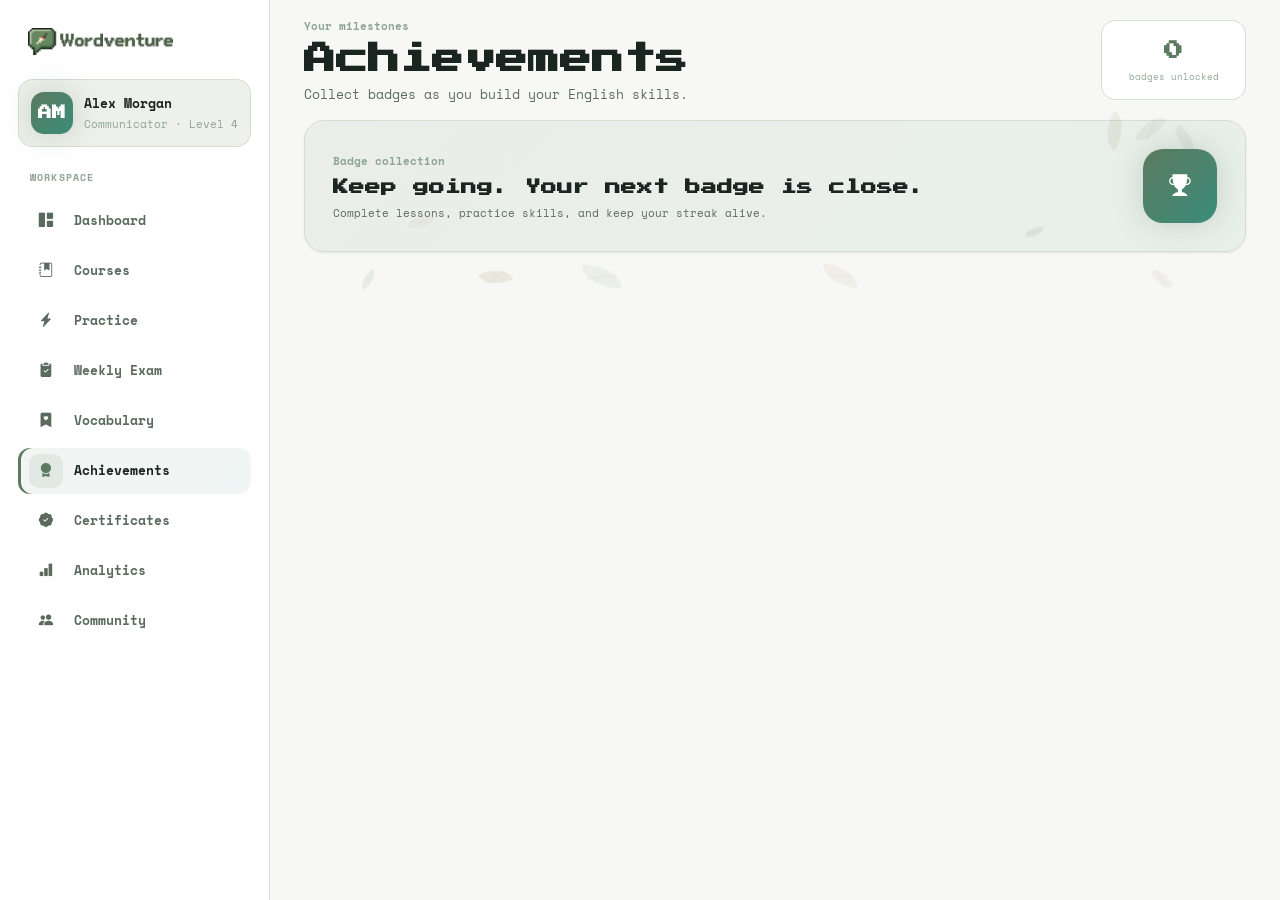
==== commit c0056557: "31 Aug 26" ====
--- a/achievements.html
+++ b/achievements.html
@@ -3,6 +3,7 @@
 <head>
 <meta charset="UTF-8"><meta name="viewport" content="width=device-width, initial-scale=1.0">
 <title>Achievements | Wordventure</title>
+  <link rel="icon" type="image/png" href="assets/wordventure_logo.png">
 <link rel="preconnect" href="https://fonts.googleapis.com"><link rel="preconnect" href="https://fonts.gstatic.com" crossorigin>
 <link href="https://fonts.googleapis.com/css2?family=Press+Start+2P&family=Space+Mono:ital,wght@0,400;0,700;1,400&display=swap" rel="stylesheet">
 <link href="https://cdn.jsdelivr.net/npm/bootstrap@5.3.3/dist/css/bootstrap.min.css" rel="stylesheet"><link href="https://cdn.jsdelivr.net/npm/bootstrap-icons@1.11.3/font/bootstrap-icons.css" rel="stylesheet">
@@ -14,7 +15,7 @@
 <body class="learning-page page-transition">
 <div class="learning-shell">
 <aside class="learning-sidebar">
-<div class="sidebar-top"><a class="navbar-brand learning-brand" href="index.html"><span class="brand-dot"></span><span>Wordventure</span></a></div>
+<div class="sidebar-top"><a class="navbar-brand learning-brand" href="index.html"><img class="wv-wordmark" src="assets/wordventure.png" alt="Wordventure"></a></div>
 <div class="sidebar-user"><div class="avatar avatar-gradient">AM</div><div class="sidebar-user-copy"><strong>Alex Morgan</strong><span>Communicator · Level 4</span></div></div>
 <nav class="learning-nav">
 <div class="nav-label">Workspace</div>
--- a/css/global.css
+++ b/css/global.css
@@ -990,3 +990,42 @@
 [data-theme="dark"] .leaf-decoration-layer .leaf{--leaf-opacity:.13;box-shadow:inset 0 0 0 1px color-mix(in srgb,var(--primary-light) 22%,transparent)}
 @media(max-width:767.98px){.leaf-decoration-layer .leaf{--leaf-size:25px}}
 @media(prefers-reduced-motion:reduce){.leaf-decoration-layer .leaf.is-floating{animation:none}}
+
+
+/* ─────────────────────────────────────────────
+   WORDVENTURE IMAGE LOGOS
+   ───────────────────────────────────────────── */
+.wv-wordmark {
+    display: block;
+    width: 154px;
+    height: auto;
+    max-width: 100%;
+    object-fit: contain;
+    flex-shrink: 0;
+}
+
+.navbar-brand .wv-wordmark {
+    width: 154px;
+}
+
+.learning-brand .wv-wordmark {
+    width: 145px;
+}
+
+.footer-brand .wv-wordmark {
+    width: 145px;
+}
+
+@media (max-width: 575px) {
+    .navbar-brand .wv-wordmark {
+        width: 136px;
+    }
+
+    .learning-brand .wv-wordmark {
+        width: 132px;
+    }
+
+    .footer-brand .wv-wordmark {
+        width: 132px;
+    }
+}
--- a/css/learning.css
+++ b/css/learning.css
@@ -240,6 +240,9 @@
     height: 40px;
     border-radius: 12px;
     font-size: 0.8207rem;
+    display: flex;
+    justify-content: center;
+    align-items: center;
 }
 .notification-dot {
     position: absolute;
